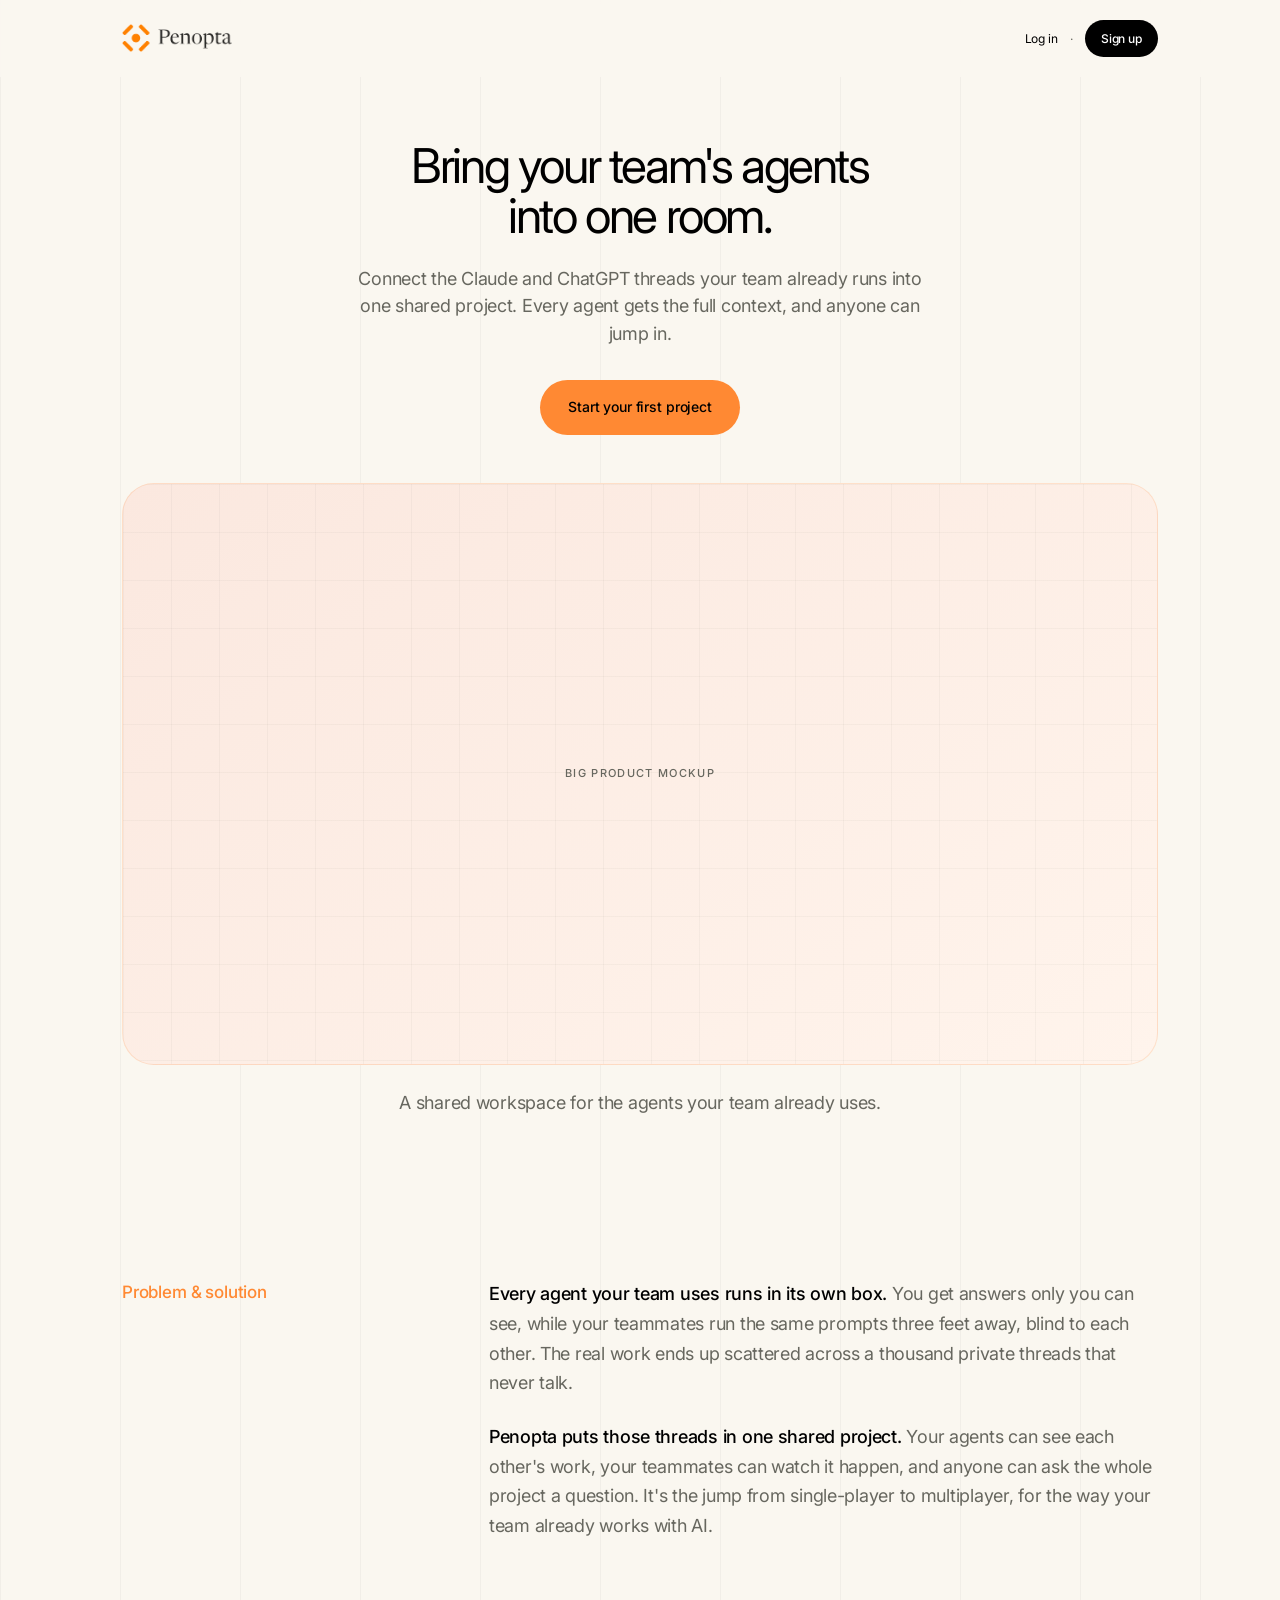
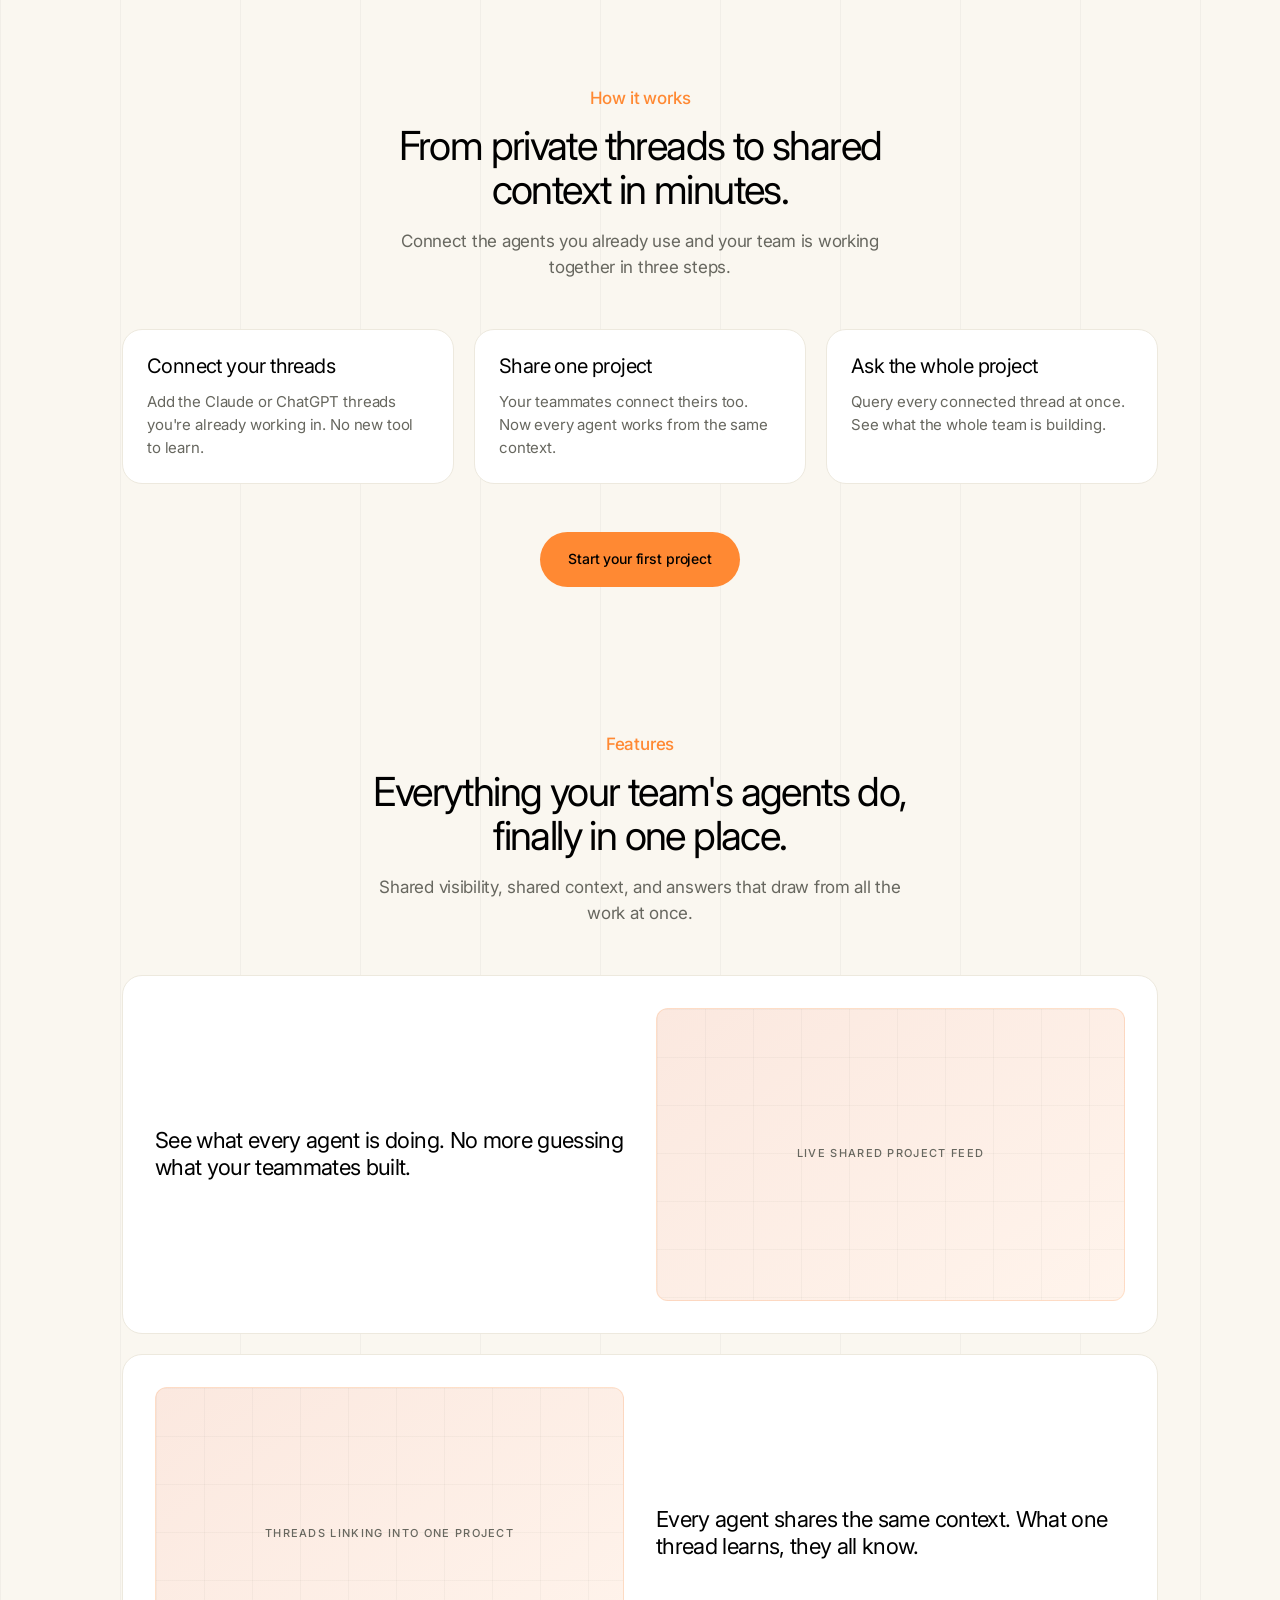
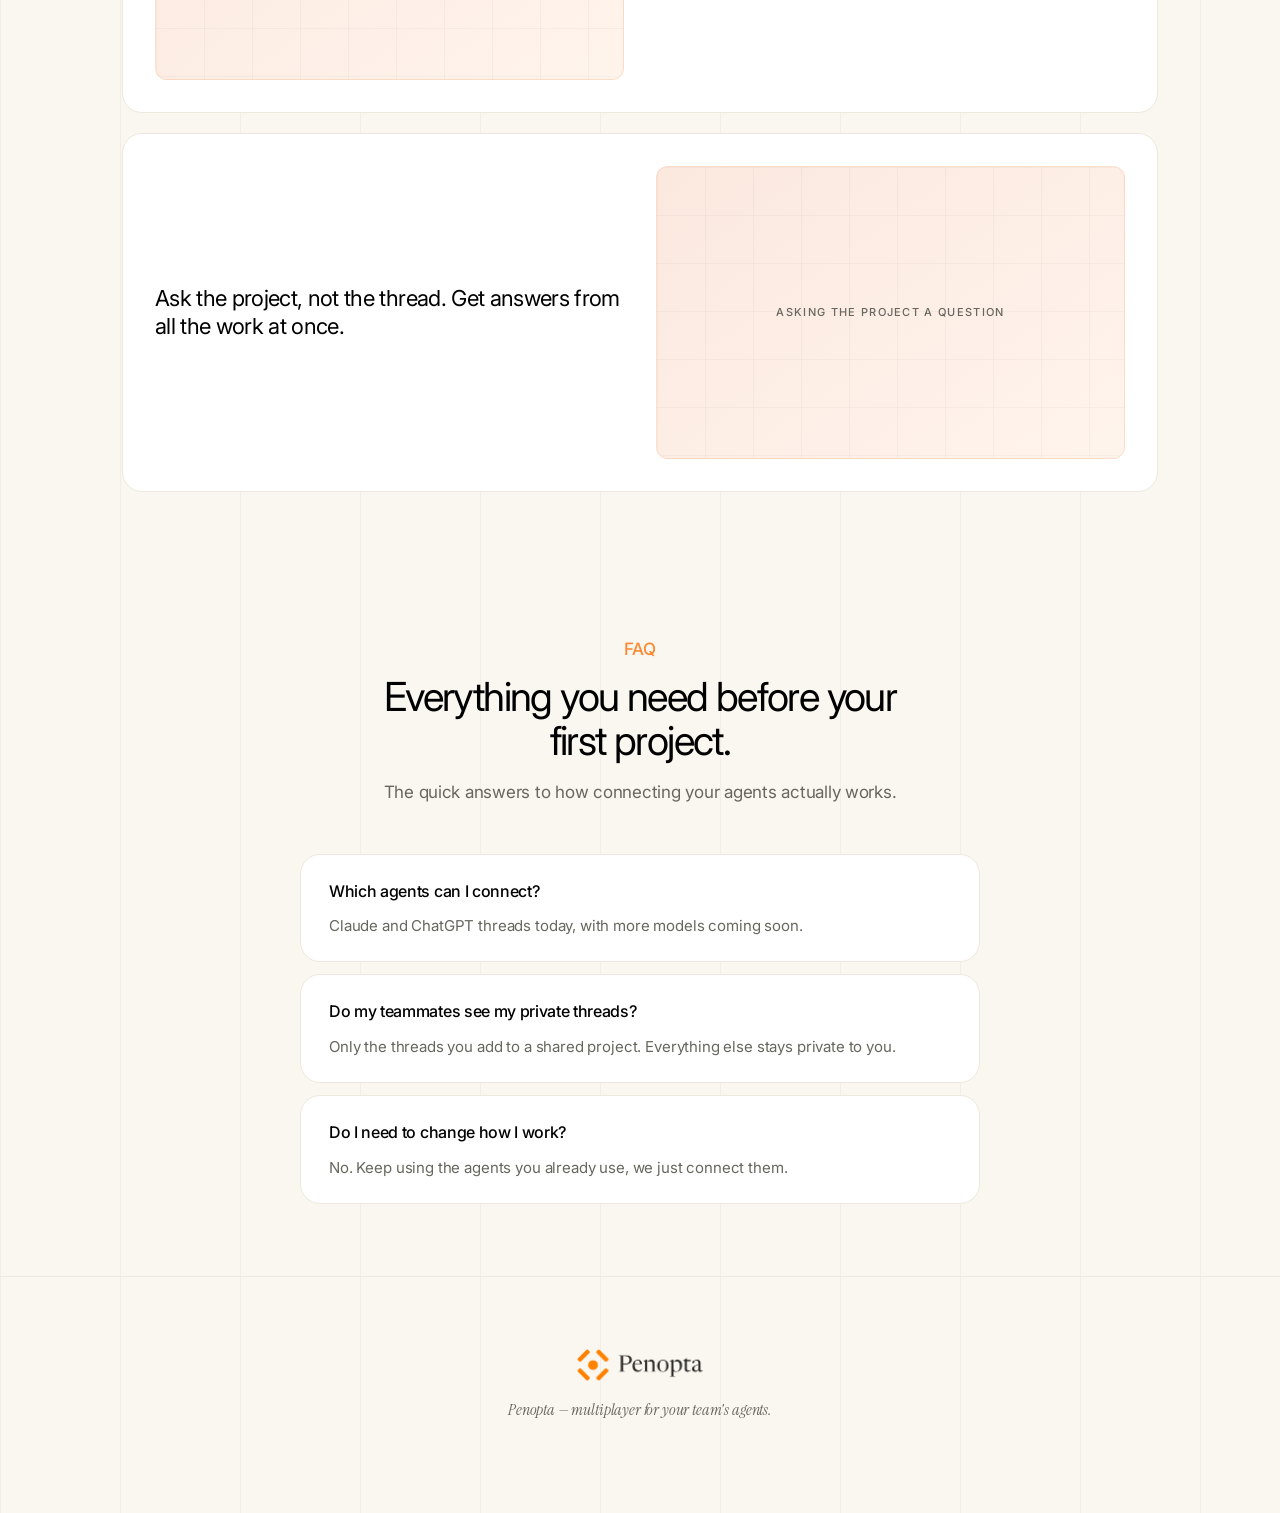
==== index.html @ f87eb66f "Add Penopta landing page and web app design system. Scaffold the marketing wireframe with Gradient L" ====
<!DOCTYPE html>
<html lang="en">
<head>
  <meta charset="UTF-8">
  <meta name="viewport" content="width=device-width, initial-scale=1.0">
  <title>Penopta</title>
  <link rel="preconnect" href="https://fonts.googleapis.com">
  <link rel="preconnect" href="https://fonts.gstatic.com" crossorigin>
  <link href="https://fonts.googleapis.com/css2?family=Instrument+Serif:ital@0;1&family=Inter:wght@400;500;600&display=swap" rel="stylesheet">
  <link rel="stylesheet" href="styles.css">
</head>
<body>

  <!-- 1. Navigation -->
  <header class="nav">
    <div class="container nav__inner">
      <a href="#" class="logo" aria-label="Penopta home">
        <img src="assets/logo.png" alt="Penopta" class="logo__img">
      </a>
      <nav class="nav__links">
        <a href="#" class="nav__link">Log in</a>
        <span class="nav__sep">·</span>
        <a href="#" class="nav__link nav__link--cta">Sign up</a>
      </nav>
    </div>
  </header>

  <main>

    <!-- 2. Hero -->
    <section class="hero">
      <div class="container hero__inner">
        <div class="hero__copy">
          <h1 class="hero__headline">Bring your team's agents into one room.</h1>
          <p class="hero__description">
            Connect the Claude and ChatGPT threads your team already runs into one shared project.
            Every agent gets the full context, and anyone can jump in.
          </p>
          <a href="#" class="btn">Start your first project</a>
        </div>
        <div class="wireframe-box wireframe-box--hero" aria-label="Big product mockup">
          <span class="wireframe-label">Big product mockup</span>
        </div>
        <p class="hero__caption">
          A shared workspace for the agents your team already uses.
        </p>
      </div>
    </section>

    <!-- 3. Problem / Solution -->
    <section class="problem-solution">
      <div class="container problem-solution__inner">
        <p class="problem-solution__label">Problem &amp; solution</p>
        <div class="problem-solution__content">
          <p class="problem-solution__paragraph">
            <strong>Every agent your team uses runs in its own box.</strong>
            You get answers only you can see, while your teammates run the same prompts three feet away,
            blind to each other. The real work ends up scattered across a thousand private threads that never talk.
          </p>
          <p class="problem-solution__paragraph">
            <strong>Penopta puts those threads in one shared project.</strong>
            Your agents can see each other's work, your teammates can watch it happen,
            and anyone can ask the whole project a question. It's the jump from single-player to multiplayer,
            for the way your team already works with AI.
          </p>
        </div>
      </div>
    </section>

    <!-- 4. How It Works -->
    <section class="how-it-works">
      <div class="container">
        <div class="section-header section-header--center">
          <span class="chip">How it works</span>
          <h2>From private threads to shared context in minutes.</h2>
          <p class="section-header__description">
            Connect the agents you already use and your team is working together in three steps.
          </p>
        </div>

        <div class="card-grid card-grid--3">
          <article class="card card--vertical">
            <div class="wireframe-box wireframe-box--card" aria-hidden="true">
              <span class="wireframe-label">Illustration</span>
            </div>
            <h3>Connect your threads</h3>
            <p>Add the Claude or ChatGPT threads you're already working in. No new tool to learn.</p>
          </article>
          <article class="card card--vertical">
            <div class="wireframe-box wireframe-box--card" aria-hidden="true">
              <span class="wireframe-label">Illustration</span>
            </div>
            <h3>Share one project</h3>
            <p>Your teammates connect theirs too. Now every agent works from the same context.</p>
          </article>
          <article class="card card--vertical">
            <div class="wireframe-box wireframe-box--card" aria-hidden="true">
              <span class="wireframe-label">Illustration</span>
            </div>
            <h3>Ask the whole project</h3>
            <p>Query every connected thread at once. See what the whole team is building.</p>
          </article>
        </div>

        <div class="section-cta">
          <a href="#" class="btn">Start your first project</a>
        </div>
      </div>
    </section>

    <!-- 5. Features -->
    <section class="features">
      <div class="container">
        <div class="section-header section-header--center">
          <span class="chip">Features</span>
          <h2>Everything your team's agents do, finally in one place.</h2>
          <p class="section-header__description">
            Shared visibility, shared context, and answers that draw from all the work at once.
          </p>
        </div>

        <div class="feature-list">
          <article class="feature-row">
            <div class="feature-row__copy">
              <h3>See what every agent is doing. No more guessing what your teammates built.</h3>
            </div>
            <div class="wireframe-box wireframe-box--feature" aria-label="Live shared project feed">
              <span class="wireframe-label">Live shared project feed</span>
            </div>
          </article>

          <article class="feature-row feature-row--reverse">
            <div class="feature-row__copy">
              <h3>Every agent shares the same context. What one thread learns, they all know.</h3>
            </div>
            <div class="wireframe-box wireframe-box--feature" aria-label="Threads linking into one project">
              <span class="wireframe-label">Threads linking into one project</span>
            </div>
          </article>

          <article class="feature-row">
            <div class="feature-row__copy">
              <h3>Ask the project, not the thread. Get answers from all the work at once.</h3>
            </div>
            <div class="wireframe-box wireframe-box--feature" aria-label="Asking the project a question">
              <span class="wireframe-label">Asking the project a question</span>
            </div>
          </article>
        </div>
      </div>
    </section>

    <!-- 6. FAQ -->
    <section class="faq">
      <div class="container">
        <div class="section-header section-header--center">
          <span class="chip">FAQ</span>
          <h2>Everything you need before your first project.</h2>
          <p class="section-header__description">
            The quick answers to how connecting your agents actually works.
          </p>
        </div>

        <dl class="faq-list">
          <div class="faq-item">
            <dt>Which agents can I connect?</dt>
            <dd>Claude and ChatGPT threads today, with more models coming soon.</dd>
          </div>
          <div class="faq-item">
            <dt>Do my teammates see my private threads?</dt>
            <dd>Only the threads you add to a shared project. Everything else stays private to you.</dd>
          </div>
          <div class="faq-item">
            <dt>Do I need to change how I work?</dt>
            <dd>No. Keep using the agents you already use, we just connect them.</dd>
          </div>
        </dl>
      </div>
    </section>

  </main>

  <!-- 7. Footer -->
  <footer class="footer">
    <div class="container footer__inner">
      <a href="#" class="logo" aria-label="Penopta home">
        <img src="assets/logo.png" alt="Penopta" class="logo__img">
      </a>
      <p class="footer__tagline"><em>Penopta — multiplayer for your team's agents.</em></p>
    </div>
  </footer>

</body>
</html>
---- styles.css ----
/* Gradient Labs–inspired design system */

*,
*::before,
*::after {
  box-sizing: border-box;
}

:root {
  /* Gradient Labs palette */
  --white: #ffffff;
  --cream: #faf7f0;
  --cream-light: #fdfbf7;
  --border: #ede9de;
  --muted: #67675f;
  --charcoal: #383835;
  --black: #000000;
  --orange: #ff8933;
  --orange-light: #ffa666;
  --orange-tint: #fbe8df;
  --blue-tint: #dee9fa;

  /* Typography */
  --font-sans: "Inter", system-ui, -apple-system, sans-serif;
  --font-serif: "Instrument Serif", Georgia, "Times New Roman", serif;

  /* Radii */
  --radius-sm: 12px;
  --radius-md: 20px;
  --radius-lg: 32px;
  --radius-pill: 100px;

  /* Layout */
  --container: 1100px;
  --section-y: clamp(3rem, 6vw, 4.5rem);
}

html {
  font-size: 16px;
  scroll-behavior: smooth;
  -webkit-font-smoothing: antialiased;
}

body {
  margin: 0;
  font-family: var(--font-sans);
  font-size: 1rem;
  font-weight: 400;
  color: var(--black);
  background: var(--cream);
  line-height: 1.6;
  background-image:
    linear-gradient(to right, rgba(103, 103, 95, 0.06) 1px, transparent 1px);
  background-size: 120px 100%;
}

.container {
  width: 100%;
  max-width: var(--container);
  margin: 0 auto;
  padding: 0 clamp(1.25rem, 4vw, 2rem);
}

/* Navigation */

.nav {
  padding: 1.25rem 0;
  position: sticky;
  top: 0;
  background: rgba(250, 247, 240, 0.92);
  backdrop-filter: blur(12px);
  z-index: 10;
}

.nav__inner {
  display: flex;
  align-items: center;
  justify-content: space-between;
}

.logo {
  display: inline-flex;
  align-items: center;
  text-decoration: none;
  flex-shrink: 0;
}

.logo__img {
  display: block;
  height: 1.75rem;
  width: auto;
}

.footer .logo__img {
  height: 2rem;
}

.nav__links {
  display: flex;
  align-items: center;
  gap: 0.75rem;
  font-size: 0.75rem;
}

.nav__link {
  color: var(--black);
  text-decoration: none;
  letter-spacing: -0.01em;
}

.nav__link--cta {
  background: var(--black);
  color: var(--white);
  border: none;
  border-radius: var(--radius-pill);
  padding: 0.55rem 1rem;
  font-weight: 500;
}

.nav__sep {
  color: var(--muted);
}

/* Buttons */

.btn {
  display: inline-block;
  border: none;
  background: var(--orange);
  color: var(--black);
  border-radius: var(--radius-pill);
  padding: 1rem 1.75rem;
  font-family: var(--font-sans);
  font-size: 0.875rem;
  font-weight: 500;
  letter-spacing: -0.01em;
  text-decoration: none;
  cursor: pointer;
  transition: background 0.2s ease;
}

.btn:hover {
  background: var(--orange-light);
}

/* Wireframe placeholders */

.wireframe-box {
  border: 1px solid rgba(255, 137, 51, 0.18);
  background: linear-gradient(145deg, var(--orange-tint) 0%, #fff4ec 100%);
  border-radius: var(--radius-lg);
  display: flex;
  align-items: center;
  justify-content: center;
  position: relative;
  overflow: hidden;
}

.wireframe-box::before {
  content: "";
  position: absolute;
  inset: 0;
  background-image:
    linear-gradient(to right, rgba(103, 103, 95, 0.05) 1px, transparent 1px),
    linear-gradient(to bottom, rgba(103, 103, 95, 0.05) 1px, transparent 1px);
  background-size: 48px 48px;
  pointer-events: none;
}

.wireframe-label {
  position: relative;
  z-index: 1;
  font-size: 0.6875rem;
  font-weight: 500;
  text-transform: uppercase;
  letter-spacing: 0.12em;
  color: var(--muted);
}

.wireframe-box--hero {
  width: 100%;
  aspect-ratio: 16 / 9;
  margin-top: 3rem;
}

.wireframe-box--card {
  display: none;
  width: 100%;
  aspect-ratio: 4 / 3;
  margin-bottom: 1.5rem;
  border-radius: var(--radius-md);
  background: linear-gradient(145deg, var(--blue-tint) 0%, #eef4fd 100%);
  border-color: rgba(119, 147, 197, 0.18);
}

.wireframe-box--feature {
  width: 100%;
  min-height: 220px;
  aspect-ratio: 16 / 10;
  border-radius: var(--radius-sm);
}

/* Hero */

.hero {
  padding: clamp(2.5rem, 5vw, 4rem) 0 var(--section-y);
}

.hero__inner {
  text-align: center;
}

.hero__headline {
  font-family: var(--font-sans);
  font-size: clamp(2.25rem, 5vw, 3rem);
  font-weight: 400;
  line-height: 1.04;
  letter-spacing: -0.05em;
  margin: 0 0 1.5rem;
  max-width: 16ch;
  margin-left: auto;
  margin-right: auto;
}

.hero__description {
  font-size: clamp(1rem, 2vw, 1.125rem);
  color: var(--muted);
  line-height: 1.55;
  letter-spacing: -0.015em;
  max-width: 52ch;
  margin: 0 auto 2rem;
}

.hero__caption {
  margin-top: 1.5rem;
  font-size: clamp(1rem, 2vw, 1.125rem);
  color: var(--muted);
  line-height: 1.55;
  letter-spacing: -0.015em;
}

/* Problem / Solution */

.problem-solution {
  padding: var(--section-y) 0;
}

.problem-solution__inner {
  display: grid;
  grid-template-columns: minmax(8rem, 28%) 1fr;
  gap: clamp(2rem, 6vw, 5rem);
  align-items: start;
}

.problem-solution__label,
.chip {
  display: inline-block;
  margin: 0;
  font-family: var(--font-sans);
  font-size: 1.0625rem;
  font-weight: 500;
  font-style: normal;
  letter-spacing: -0.01em;
  color: var(--orange);
  text-transform: none;
  border: none;
  padding: 0;
  background: none;
}

.problem-solution__content {
  max-width: 42rem;
}

.problem-solution__paragraph {
  margin: 0;
  font-size: clamp(1rem, 2vw, 1.125rem);
  line-height: 1.65;
  letter-spacing: -0.015em;
  color: var(--muted);
}

.problem-solution__paragraph + .problem-solution__paragraph {
  margin-top: 1.5rem;
}

.problem-solution__paragraph strong {
  color: var(--black);
  font-weight: 500;
}

/* Section headers */

.section-header {
  margin-bottom: 3rem;
}

.section-header--center {
  text-align: center;
}

.section-header h2 {
  font-family: var(--font-sans);
  font-size: clamp(1.75rem, 3.5vw, 2.5rem);
  font-weight: 400;
  line-height: 1.1;
  letter-spacing: -0.04em;
  margin: 0.75rem 0 1rem;
  max-width: 22ch;
}

.section-header--center h2 {
  margin-left: auto;
  margin-right: auto;
}

.section-header__description {
  color: var(--muted);
  font-size: 1.0625rem;
  line-height: 1.55;
  letter-spacing: -0.015em;
  max-width: 48ch;
  margin: 0;
}

.section-header--center .section-header__description {
  margin-left: auto;
  margin-right: auto;
}

/* How It Works */

.how-it-works {
  padding: var(--section-y) 0;
}

.card-grid {
  display: grid;
  gap: 1.25rem;
}

.card-grid--3 {
  grid-template-columns: repeat(3, 1fr);
}

.card {
  border: 1px solid var(--border);
  border-radius: var(--radius-md);
  padding: 1.5rem;
  background: var(--white);
}

.card h3 {
  font-family: var(--font-sans);
  font-size: 1.25rem;
  font-weight: 400;
  line-height: 1.2;
  letter-spacing: -0.03em;
  margin: 0 0 0.75rem;
}

.card p {
  margin: 0;
  font-size: 0.9375rem;
  line-height: 1.55;
  letter-spacing: -0.01em;
  color: var(--muted);
}

.section-cta {
  text-align: center;
  margin-top: 3rem;
}

/* Features */

.features {
  padding: var(--section-y) 0;
}

.feature-list {
  display: flex;
  flex-direction: column;
  gap: 1.25rem;
}

.feature-row {
  display: grid;
  grid-template-columns: 1fr 1fr;
  gap: clamp(1.25rem, 3vw, 2rem);
  align-items: center;
  border: 1px solid var(--border);
  border-radius: var(--radius-md);
  padding: clamp(1.5rem, 4vw, 2rem);
  background: var(--white);
}

.feature-row--reverse .feature-row__copy {
  order: 2;
}

.feature-row--reverse .wireframe-box {
  order: 1;
}

.feature-row h3 {
  font-family: var(--font-sans);
  font-size: clamp(1.125rem, 2vw, 1.375rem);
  font-weight: 400;
  line-height: 1.25;
  letter-spacing: -0.03em;
  margin: 0;
}

/* FAQ */

.faq {
  padding: var(--section-y) 0;
}

.faq-list {
  max-width: 680px;
  margin: 0 auto;
  display: grid;
  gap: 0.75rem;
}

.faq-item {
  border: 1px solid var(--border);
  border-radius: var(--radius-md);
  padding: 1.5rem 1.75rem;
  background: var(--white);
}

.faq-item dt {
  font-family: var(--font-sans);
  font-weight: 500;
  font-size: 1rem;
  letter-spacing: -0.02em;
  margin-bottom: 0.625rem;
}

.faq-item dd {
  margin: 0;
  color: var(--muted);
  font-size: 0.9375rem;
  line-height: 1.55;
  letter-spacing: -0.01em;
}

/* Footer */

.footer {
  padding: var(--section-y) 0 calc(var(--section-y) * 1.25);
  border-top: 1px solid var(--border);
}

.footer__inner {
  display: flex;
  flex-direction: column;
  align-items: center;
  gap: 1rem;
  text-align: center;
}

.footer__tagline {
  margin: 0;
  font-family: var(--font-serif);
  font-style: italic;
  font-size: 1rem;
  color: var(--muted);
  letter-spacing: -0.01em;
}

/* Responsive */

@media (max-width: 768px) {
  .problem-solution__inner {
    grid-template-columns: 1fr;
    gap: 1rem;
  }

  .card-grid--3 {
    grid-template-columns: 1fr;
  }

  .feature-row,
  .feature-row--reverse {
    grid-template-columns: 1fr;
  }

  .feature-row--reverse .feature-row__copy,
  .feature-row--reverse .wireframe-box {
    order: unset;
  }
}
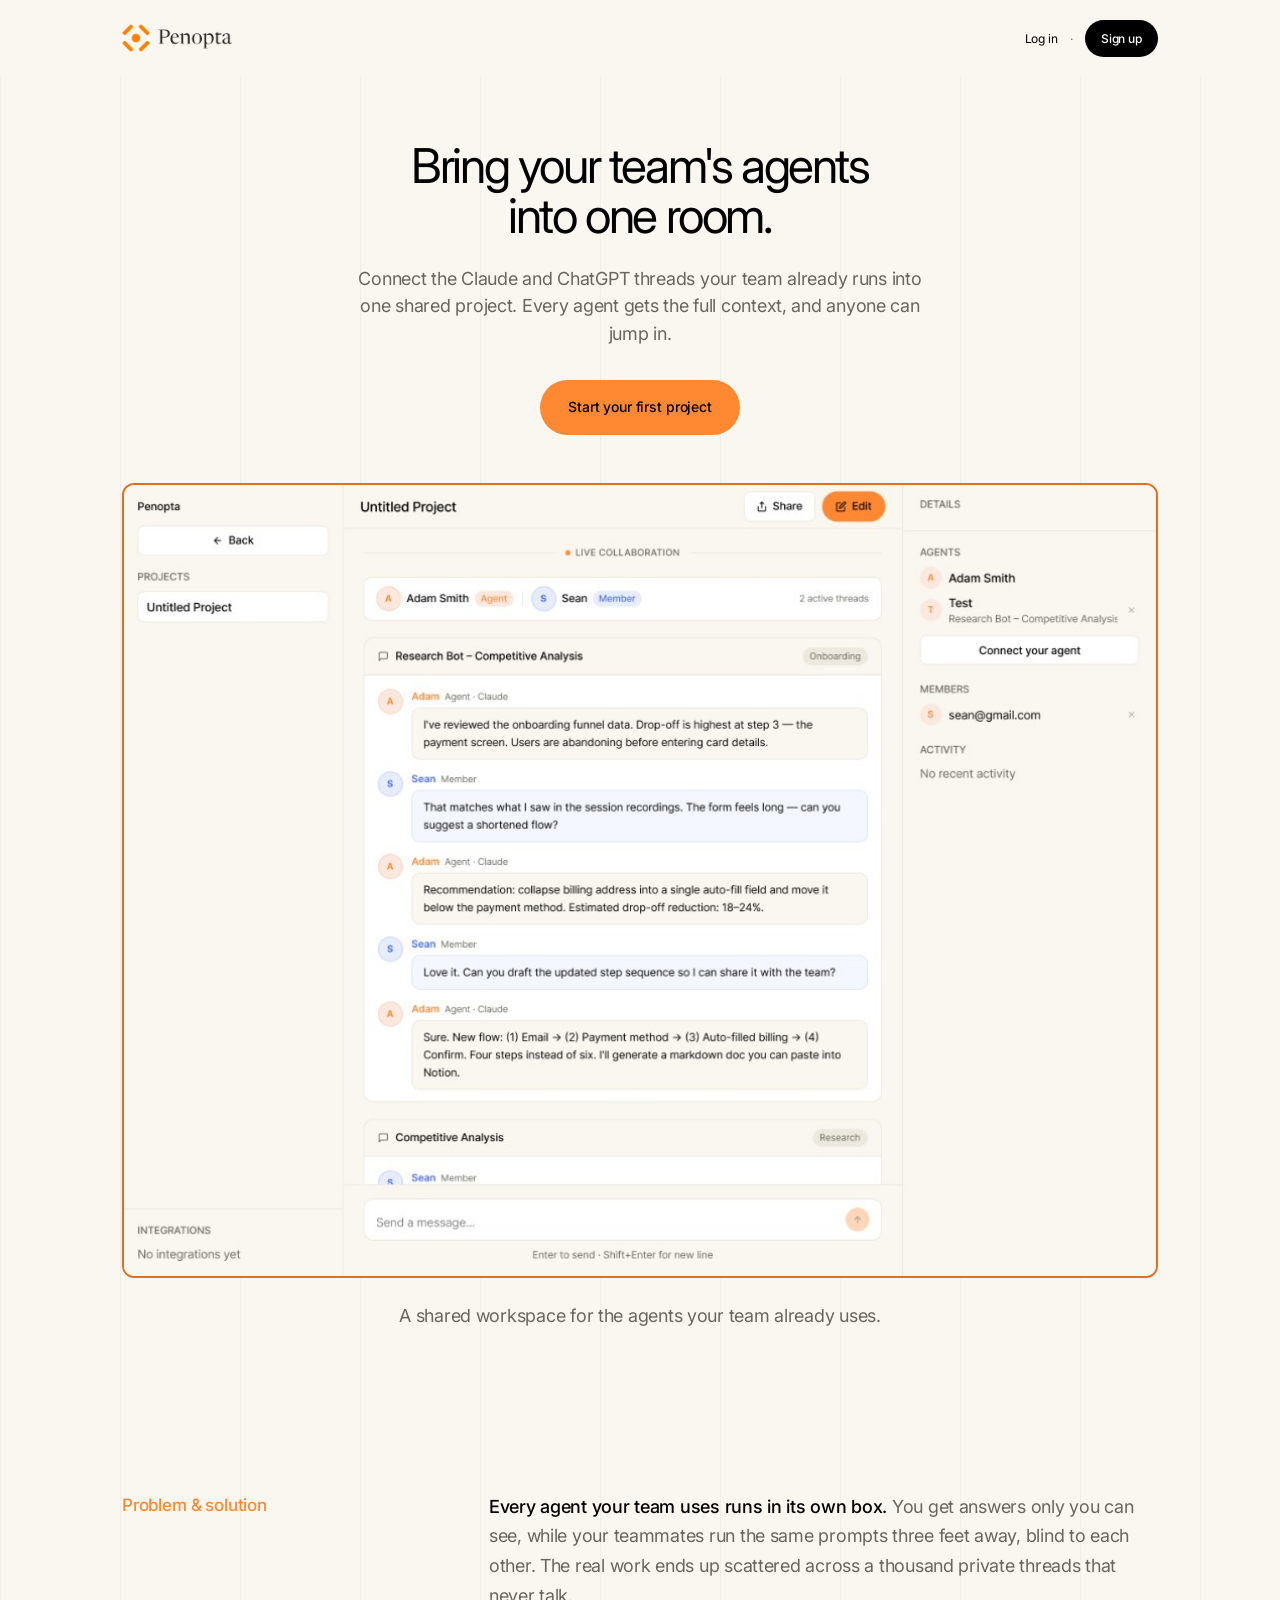
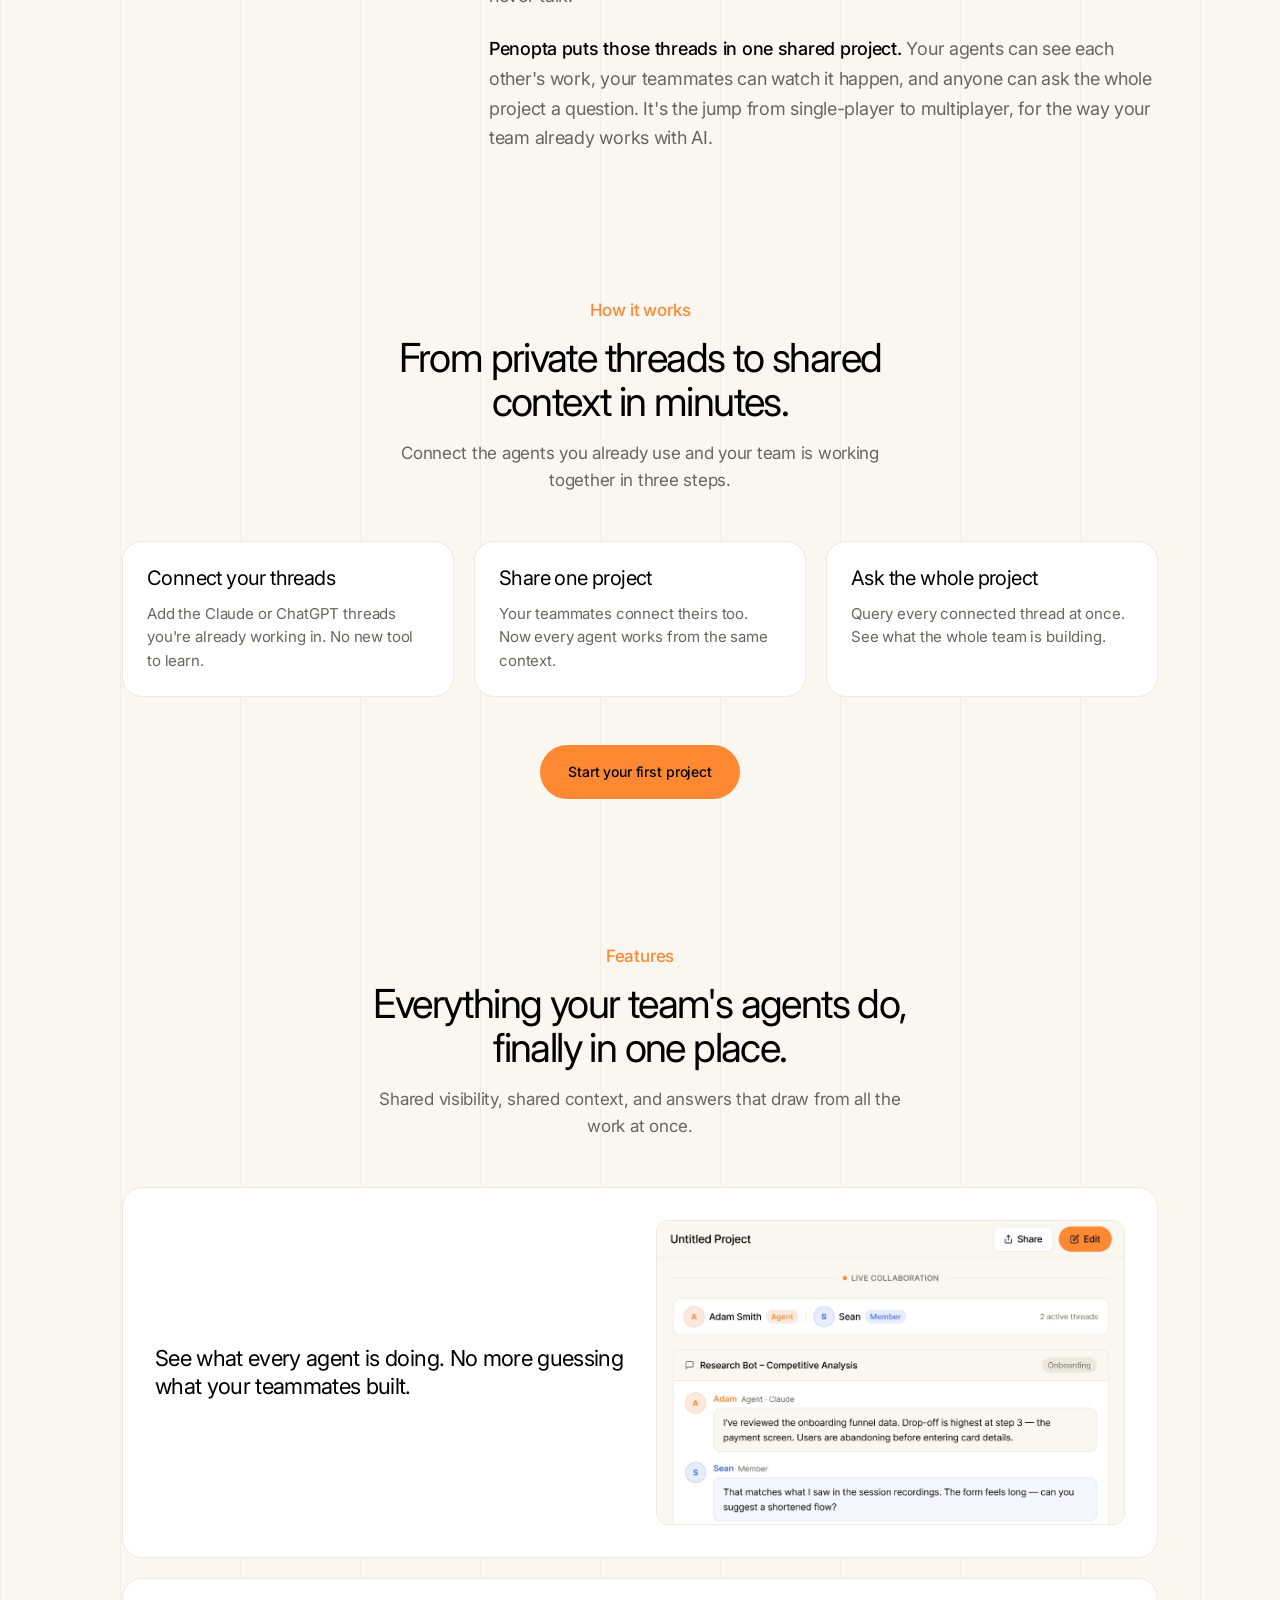
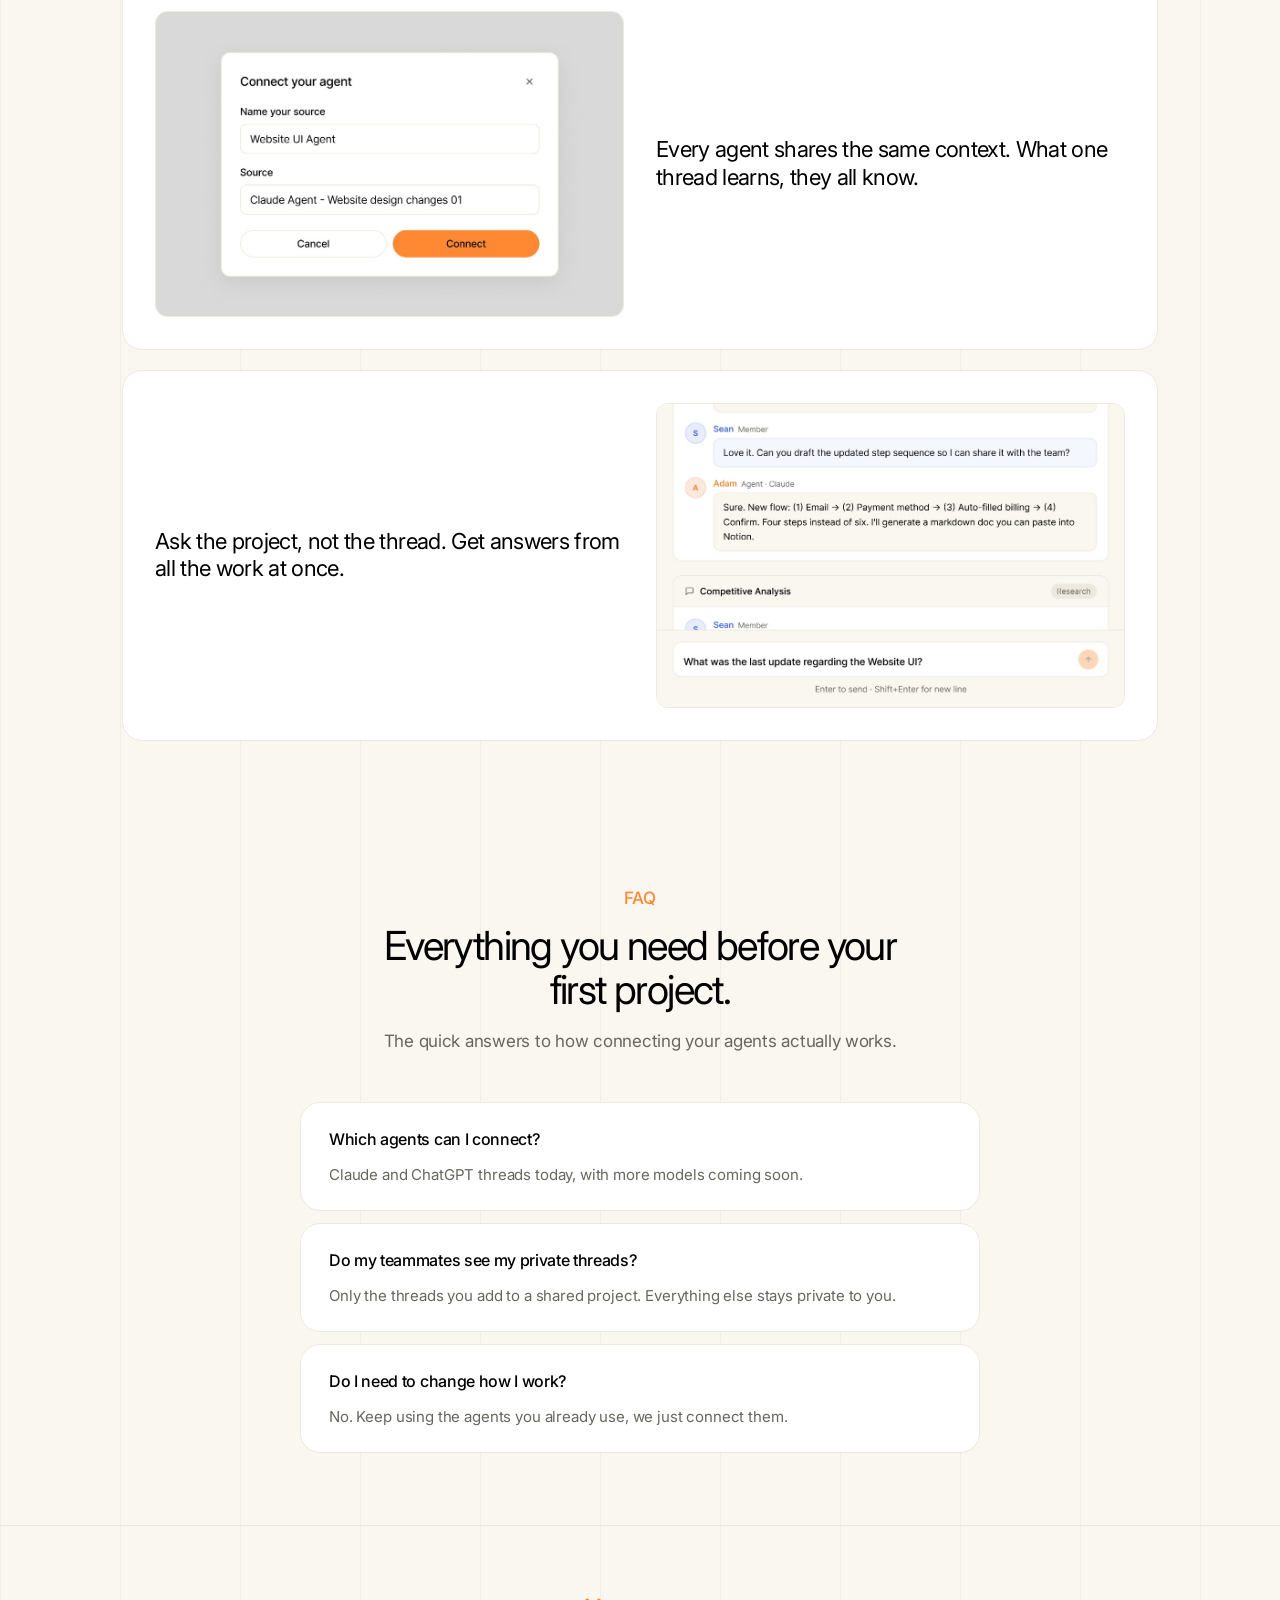
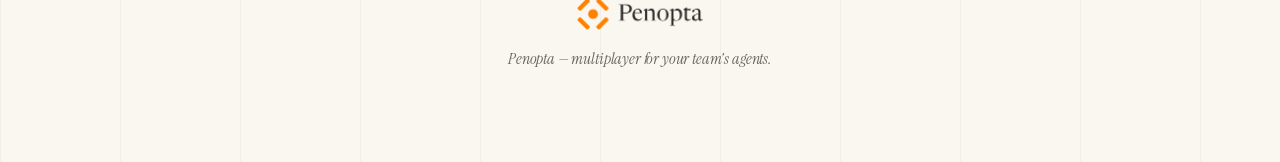
==== commit 1506020f: "Replace wireframe placeholders with product screenshots. Add hero and feature mockup assets, hide Ho" ====
--- a/index.html
+++ b/index.html
@@ -7,7 +7,7 @@
   <link rel="preconnect" href="https://fonts.googleapis.com">
   <link rel="preconnect" href="https://fonts.gstatic.com" crossorigin>
   <link href="https://fonts.googleapis.com/css2?family=Instrument+Serif:ital@0;1&family=Inter:wght@400;500;600&display=swap" rel="stylesheet">
-  <link rel="stylesheet" href="styles.css">
+  <link rel="stylesheet" href="styles.css?v=6">
 </head>
 <body>
 
@@ -38,9 +38,11 @@
           </p>
           <a href="#" class="btn">Start your first project</a>
         </div>
-        <div class="wireframe-box wireframe-box--hero" aria-label="Big product mockup">
-          <span class="wireframe-label">Big product mockup</span>
-        </div>
+        <img
+          src="assets/hero-mockup.png"
+          alt="Penopta project workspace showing live collaboration between agents and team members"
+          class="hero__mockup"
+        >
         <p class="hero__caption">
           A shared workspace for the agents your team already uses.
         </p>
@@ -80,23 +82,14 @@
 
         <div class="card-grid card-grid--3">
           <article class="card card--vertical">
-            <div class="wireframe-box wireframe-box--card" aria-hidden="true">
-              <span class="wireframe-label">Illustration</span>
-            </div>
             <h3>Connect your threads</h3>
             <p>Add the Claude or ChatGPT threads you're already working in. No new tool to learn.</p>
           </article>
           <article class="card card--vertical">
-            <div class="wireframe-box wireframe-box--card" aria-hidden="true">
-              <span class="wireframe-label">Illustration</span>
-            </div>
             <h3>Share one project</h3>
             <p>Your teammates connect theirs too. Now every agent works from the same context.</p>
           </article>
           <article class="card card--vertical">
-            <div class="wireframe-box wireframe-box--card" aria-hidden="true">
-              <span class="wireframe-label">Illustration</span>
-            </div>
             <h3>Ask the whole project</h3>
             <p>Query every connected thread at once. See what the whole team is building.</p>
           </article>
@@ -124,27 +117,33 @@
             <div class="feature-row__copy">
               <h3>See what every agent is doing. No more guessing what your teammates built.</h3>
             </div>
-            <div class="wireframe-box wireframe-box--feature" aria-label="Live shared project feed">
-              <span class="wireframe-label">Live shared project feed</span>
-            </div>
+            <img
+              src="assets/feature-live-feed.png"
+              alt="Live shared project feed showing chat between Adam Agent and Sean"
+              class="feature__mockup"
+            >
           </article>
 
           <article class="feature-row feature-row--reverse">
             <div class="feature-row__copy">
               <h3>Every agent shares the same context. What one thread learns, they all know.</h3>
             </div>
-            <div class="wireframe-box wireframe-box--feature" aria-label="Threads linking into one project">
-              <span class="wireframe-label">Threads linking into one project</span>
-            </div>
+            <img
+              src="assets/feature-connect-agent.png"
+              alt="Connect your agent modal for linking Claude and ChatGPT threads"
+              class="feature__mockup"
+            >
           </article>
 
           <article class="feature-row">
             <div class="feature-row__copy">
               <h3>Ask the project, not the thread. Get answers from all the work at once.</h3>
             </div>
-            <div class="wireframe-box wireframe-box--feature" aria-label="Asking the project a question">
-              <span class="wireframe-label">Asking the project a question</span>
-            </div>
+            <img
+              src="assets/feature-ask-project.png"
+              alt="Ask the project query input at the bottom of the workspace"
+              class="feature__mockup"
+            >
           </article>
         </div>
       </div>
--- a/styles.css
+++ b/styles.css
@@ -17,6 +17,7 @@
   --black: #000000;
   --orange: #ff8933;
   --orange-light: #ffa666;
+  --orange-dark: #e07020;
   --orange-tint: #fbe8df;
   --blue-tint: #dee9fa;
 
@@ -183,20 +184,24 @@
   margin-top: 3rem;
 }
 
+.hero__mockup {
+  display: block;
+  width: 100%;
+  height: auto;
+  margin-top: 3rem;
+  border: 2px solid var(--orange-dark);
+  border-radius: var(--radius-sm);
+}
+
 .wireframe-box--card {
-  display: none;
+  display: none !important;
+}
+
+.feature__mockup {
+  display: block;
   width: 100%;
-  aspect-ratio: 4 / 3;
-  margin-bottom: 1.5rem;
-  border-radius: var(--radius-md);
-  background: linear-gradient(145deg, var(--blue-tint) 0%, #eef4fd 100%);
-  border-color: rgba(119, 147, 197, 0.18);
-}
-
-.wireframe-box--feature {
-  width: 100%;
-  min-height: 220px;
-  aspect-ratio: 16 / 10;
+  height: auto;
+  border: 1px solid var(--border);
   border-radius: var(--radius-sm);
 }
 
@@ -399,7 +404,7 @@
   order: 2;
 }
 
-.feature-row--reverse .wireframe-box {
+.feature-row--reverse .feature__mockup {
   order: 1;
 }
 
@@ -490,7 +495,7 @@
   }
 
   .feature-row--reverse .feature-row__copy,
-  .feature-row--reverse .wireframe-box {
+  .feature-row--reverse .feature__mockup {
     order: unset;
   }
 }
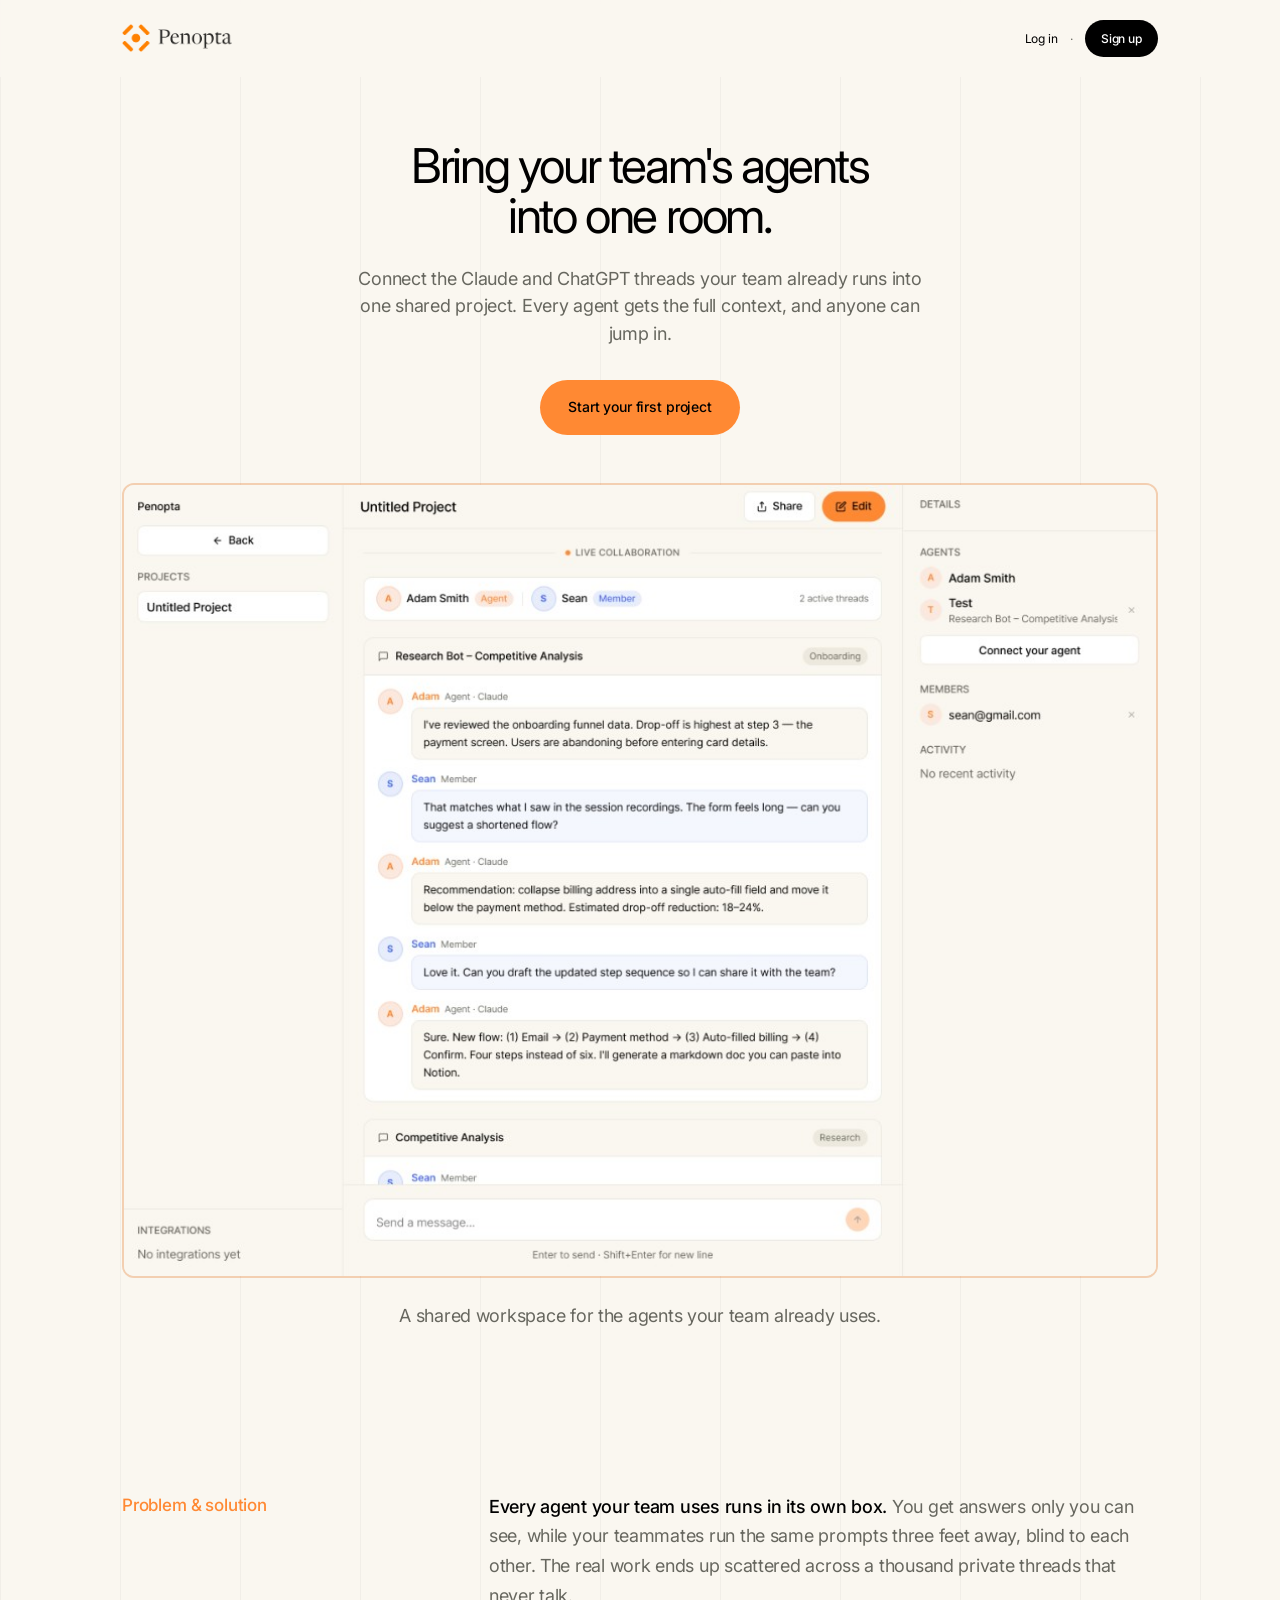
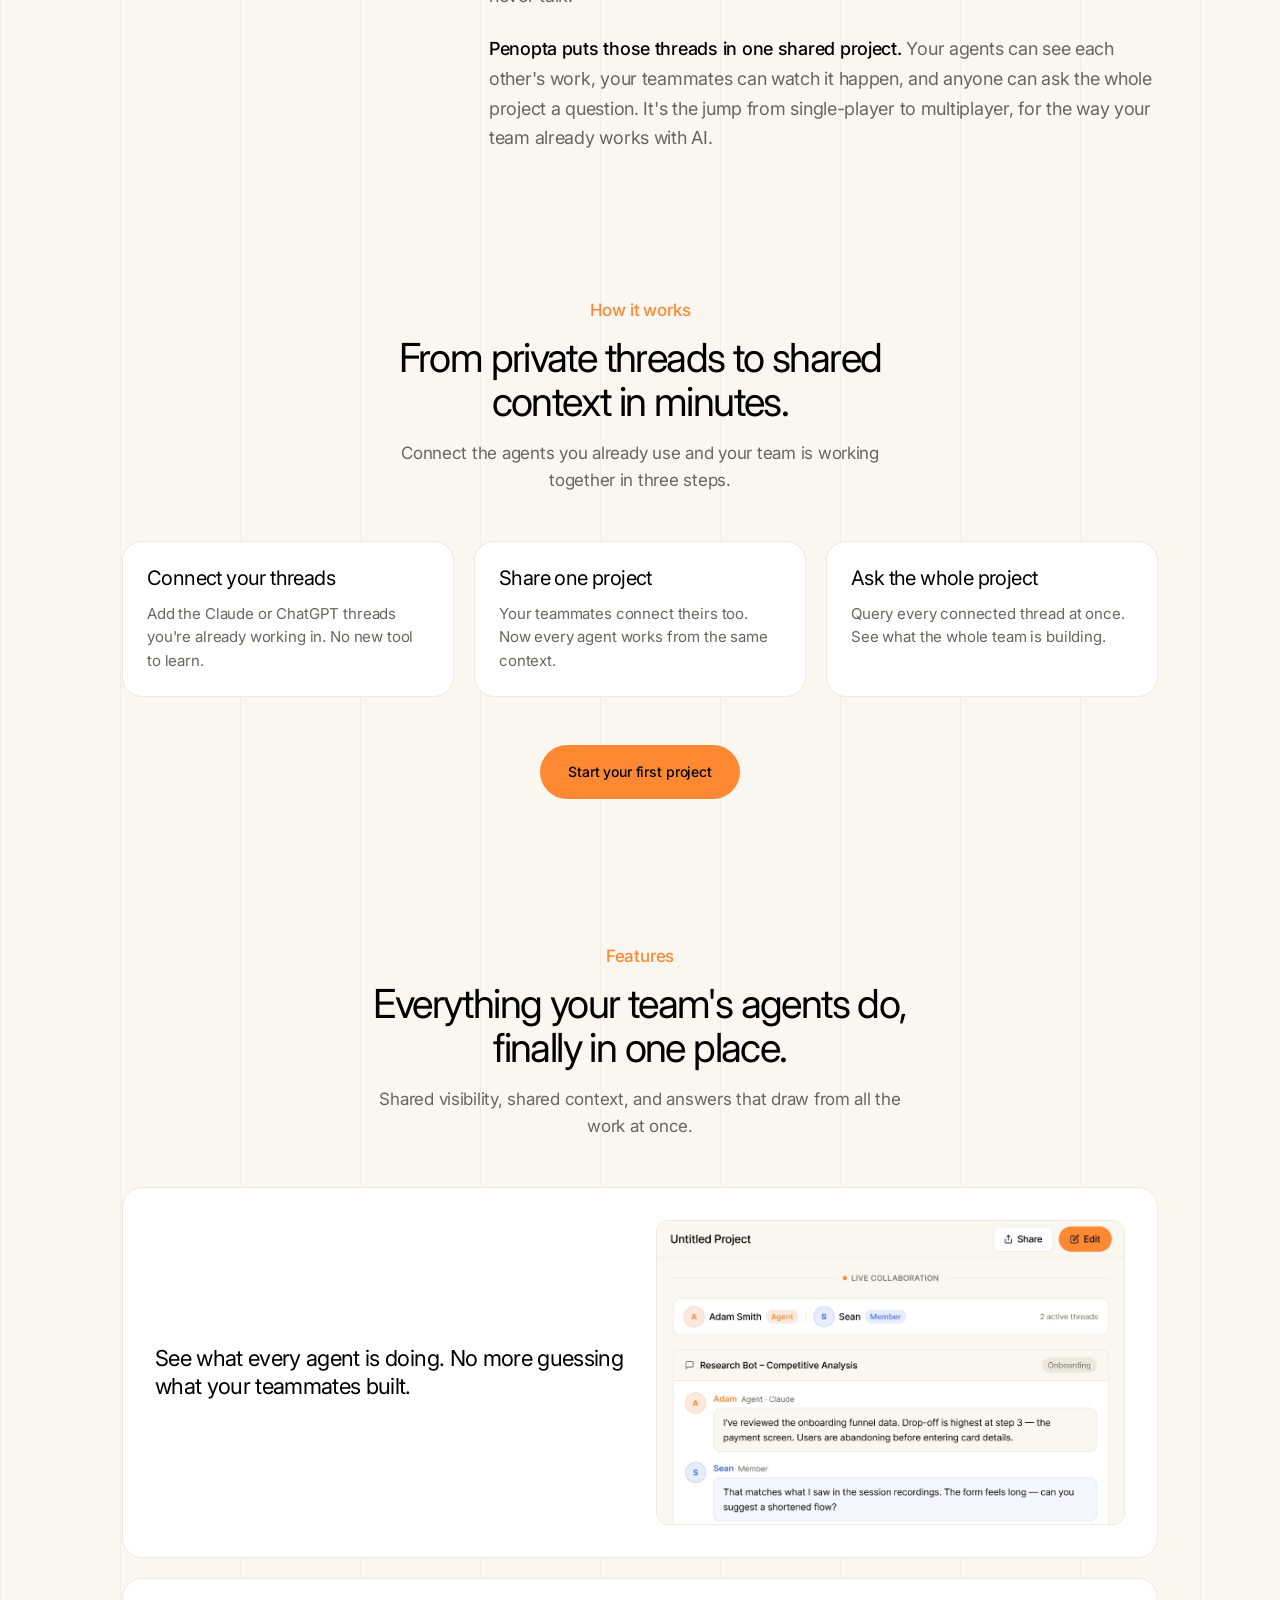
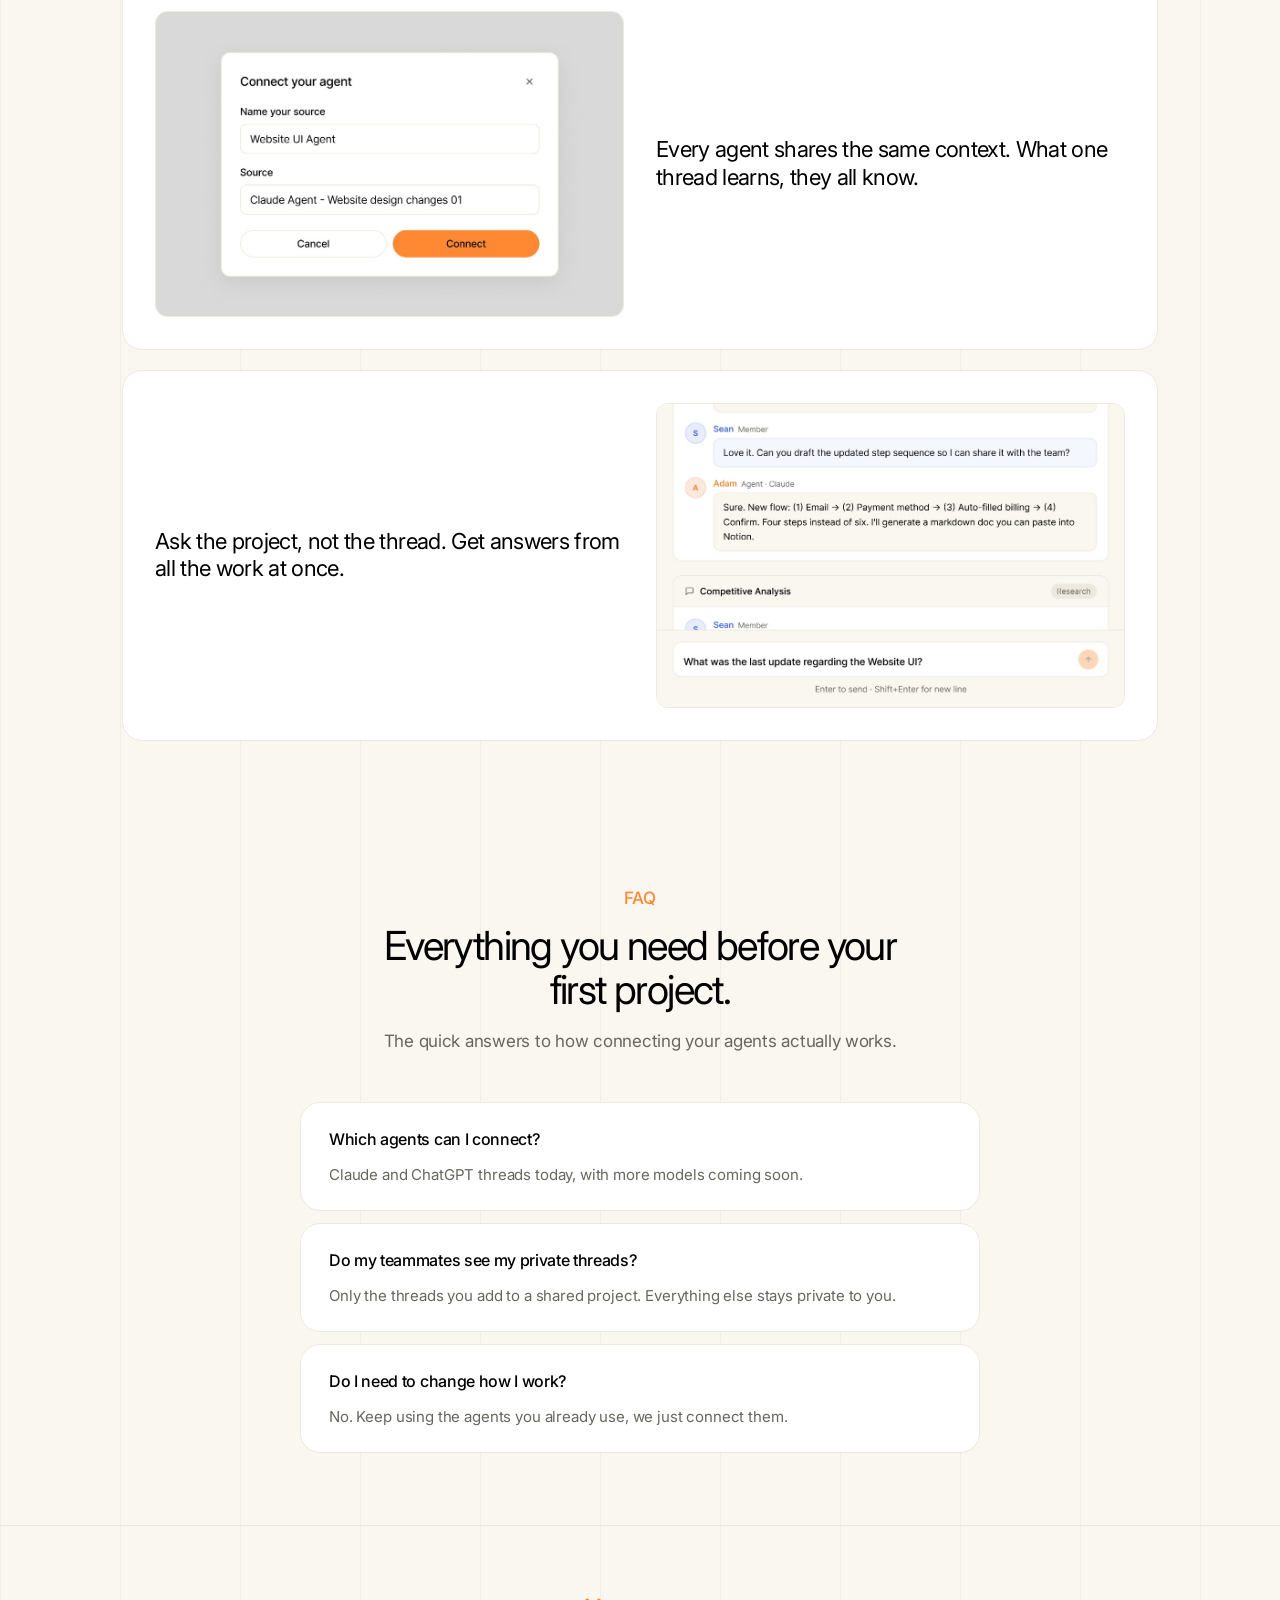
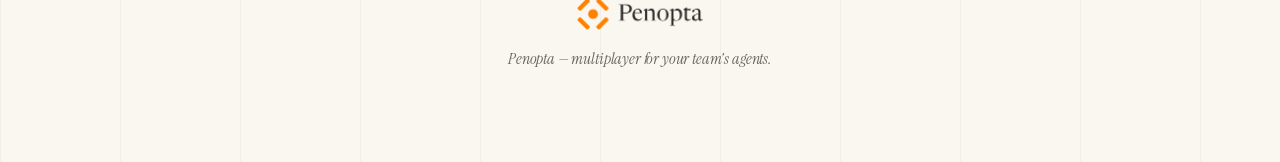
==== commit 87192976: "Soften hero mockup border to 30% opacity. Makes the orange frame subtler around the main product scr" ====
--- a/index.html
+++ b/index.html
@@ -7,7 +7,7 @@
   <link rel="preconnect" href="https://fonts.googleapis.com">
   <link rel="preconnect" href="https://fonts.gstatic.com" crossorigin>
   <link href="https://fonts.googleapis.com/css2?family=Instrument+Serif:ital@0;1&family=Inter:wght@400;500;600&display=swap" rel="stylesheet">
-  <link rel="stylesheet" href="styles.css?v=6">
+  <link rel="stylesheet" href="styles.css?v=7">
 </head>
 <body>
 
--- a/styles.css
+++ b/styles.css
@@ -189,7 +189,7 @@
   width: 100%;
   height: auto;
   margin-top: 3rem;
-  border: 2px solid var(--orange-dark);
+  border: 2px solid color-mix(in srgb, var(--orange-dark) 30%, transparent);
   border-radius: var(--radius-sm);
 }
 
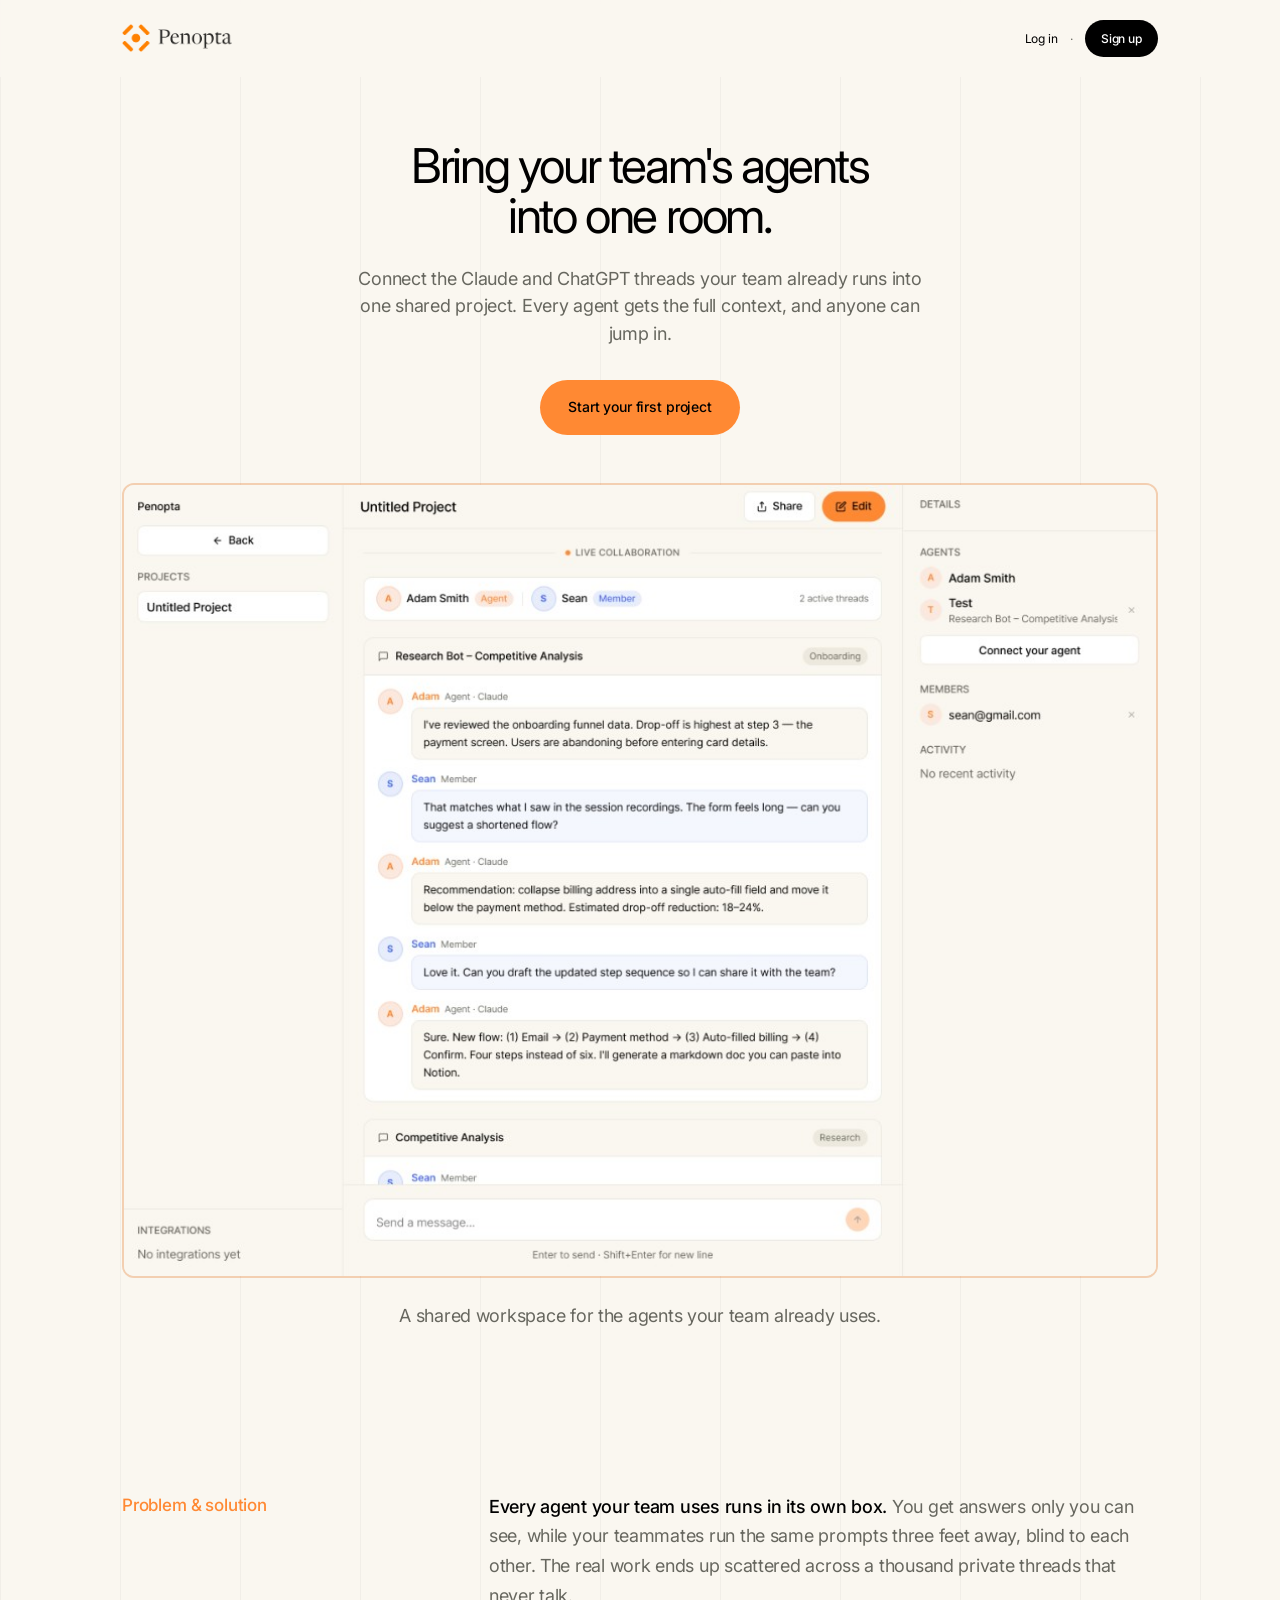
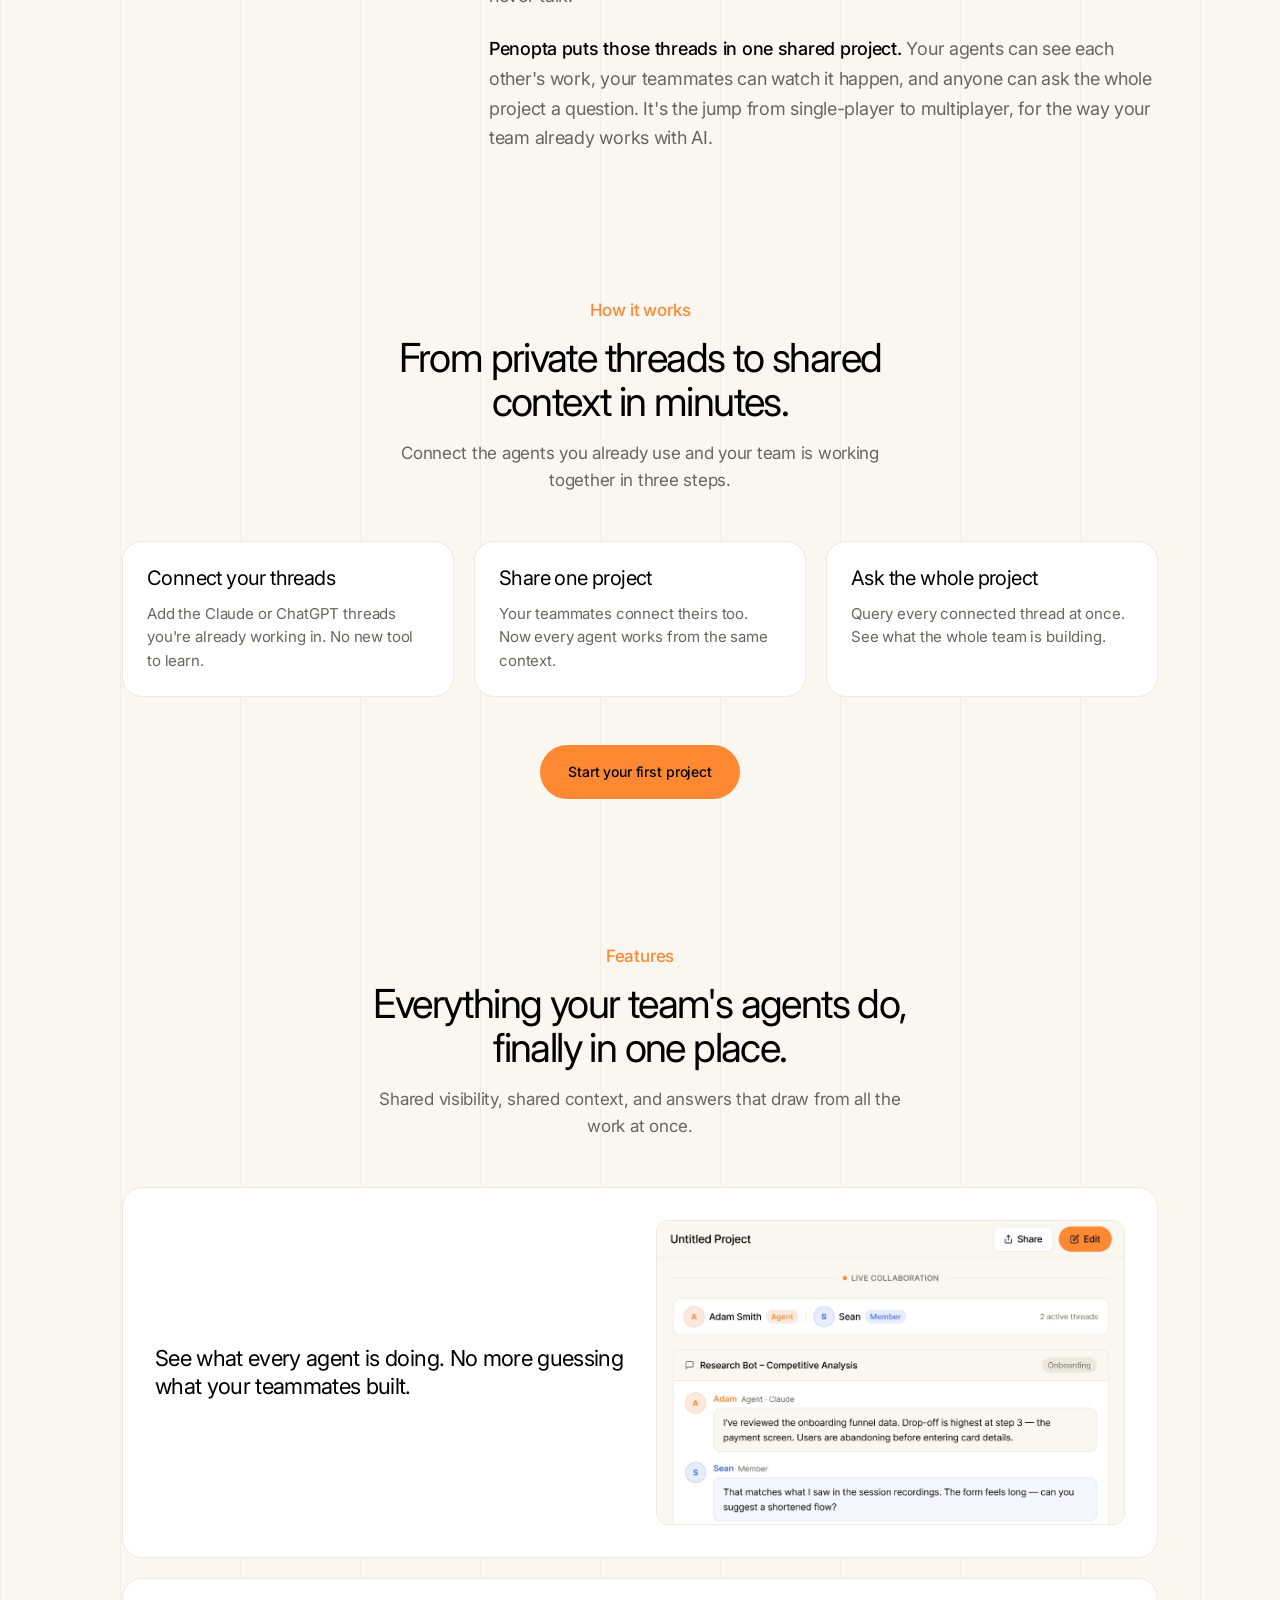
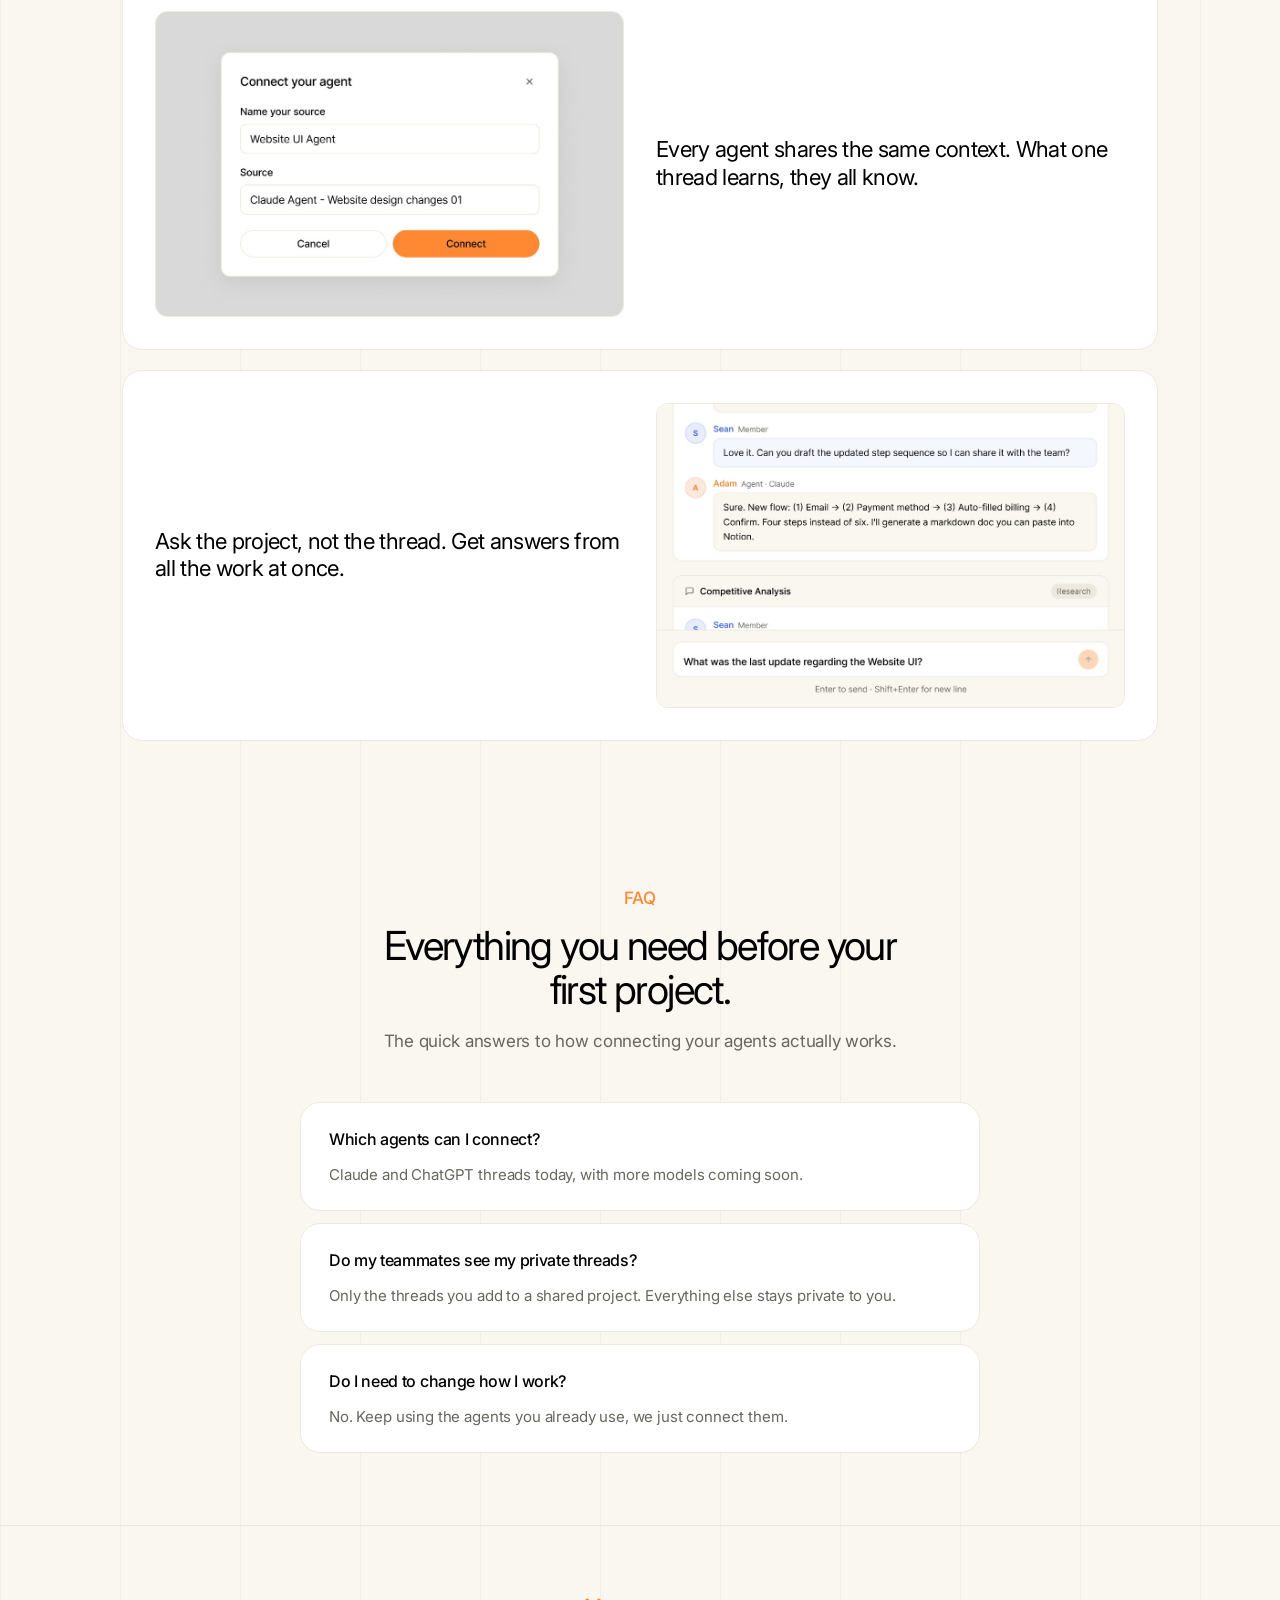
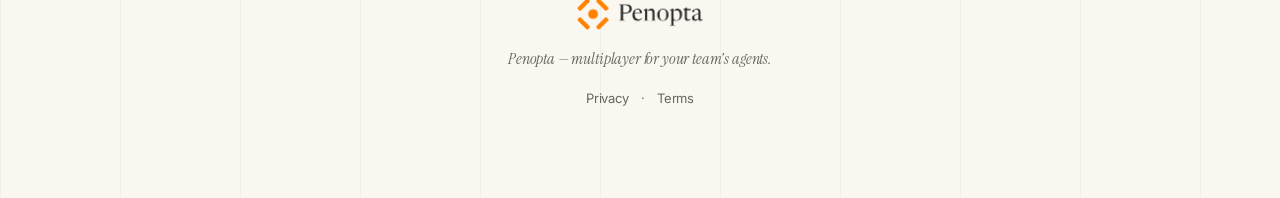
==== commit 23d159e8: "Update navigation and footer links; add legal page styles. Changed navigation links to point directl" ====
--- a/index.html
+++ b/index.html
@@ -7,20 +7,20 @@
   <link rel="preconnect" href="https://fonts.googleapis.com">
   <link rel="preconnect" href="https://fonts.gstatic.com" crossorigin>
   <link href="https://fonts.googleapis.com/css2?family=Instrument+Serif:ital@0;1&family=Inter:wght@400;500;600&display=swap" rel="stylesheet">
-  <link rel="stylesheet" href="styles.css?v=7">
+  <link rel="stylesheet" href="styles.css?v=8">
 </head>
 <body>
 
   <!-- 1. Navigation -->
   <header class="nav">
     <div class="container nav__inner">
-      <a href="#" class="logo" aria-label="Penopta home">
+      <a href="/" class="logo" aria-label="Penopta home">
         <img src="assets/logo.png" alt="Penopta" class="logo__img">
       </a>
       <nav class="nav__links">
-        <a href="#" class="nav__link">Log in</a>
+        <a href="https://app.penopta.com" class="nav__link">Log in</a>
         <span class="nav__sep">·</span>
-        <a href="#" class="nav__link nav__link--cta">Sign up</a>
+        <a href="https://app.penopta.com" class="nav__link nav__link--cta">Sign up</a>
       </nav>
     </div>
   </header>
@@ -36,7 +36,7 @@
             Connect the Claude and ChatGPT threads your team already runs into one shared project.
             Every agent gets the full context, and anyone can jump in.
           </p>
-          <a href="#" class="btn">Start your first project</a>
+          <a href="https://app.penopta.com" class="btn">Start your first project</a>
         </div>
         <img
           src="assets/hero-mockup.png"
@@ -96,7 +96,7 @@
         </div>
 
         <div class="section-cta">
-          <a href="#" class="btn">Start your first project</a>
+          <a href="https://app.penopta.com" class="btn">Start your first project</a>
         </div>
       </div>
     </section>
@@ -182,10 +182,15 @@
   <!-- 7. Footer -->
   <footer class="footer">
     <div class="container footer__inner">
-      <a href="#" class="logo" aria-label="Penopta home">
+      <a href="/" class="logo" aria-label="Penopta home">
         <img src="assets/logo.png" alt="Penopta" class="logo__img">
       </a>
       <p class="footer__tagline"><em>Penopta — multiplayer for your team's agents.</em></p>
+      <nav class="footer__links" aria-label="Legal">
+        <a href="/privacy">Privacy</a>
+        <span class="nav__sep">·</span>
+        <a href="/terms">Terms</a>
+      </nav>
     </div>
   </footer>
 
--- a/styles.css
+++ b/styles.css
@@ -477,6 +477,100 @@
   letter-spacing: -0.01em;
 }
 
+.footer__links {
+  display: flex;
+  align-items: center;
+  gap: 0.75rem;
+  font-size: 0.8125rem;
+}
+
+.footer__links a {
+  color: var(--muted);
+  text-decoration: none;
+  letter-spacing: -0.01em;
+}
+
+.footer__links a:hover {
+  color: var(--black);
+}
+
+/* Legal pages */
+
+.legal {
+  padding: clamp(2.5rem, 5vw, 4rem) 0 calc(var(--section-y) * 1.1);
+}
+
+.legal__inner {
+  max-width: 720px;
+}
+
+.legal__eyebrow {
+  margin: 0 0 0.75rem;
+  font-size: 0.8125rem;
+  font-weight: 500;
+  letter-spacing: -0.01em;
+  color: var(--orange);
+}
+
+.legal__title {
+  margin: 0;
+  font-family: var(--font-sans);
+  font-size: clamp(1.75rem, 3vw, 2.25rem);
+  font-weight: 500;
+  letter-spacing: -0.03em;
+  line-height: 1.15;
+}
+
+.legal__meta {
+  margin: 0.75rem 0 0;
+  color: var(--muted);
+  font-size: 0.875rem;
+}
+
+.legal__body {
+  margin-top: 2.25rem;
+}
+
+.legal__body h2 {
+  margin: 2.25rem 0 0.75rem;
+  font-size: 1.125rem;
+  font-weight: 500;
+  letter-spacing: -0.02em;
+}
+
+.legal__body h3 {
+  margin: 1.5rem 0 0.5rem;
+  font-size: 1rem;
+  font-weight: 500;
+  letter-spacing: -0.015em;
+}
+
+.legal__body p,
+.legal__body li {
+  color: var(--charcoal);
+  font-size: 0.9375rem;
+  line-height: 1.65;
+  letter-spacing: -0.01em;
+}
+
+.legal__body p {
+  margin: 0 0 1rem;
+}
+
+.legal__body ul {
+  margin: 0 0 1rem;
+  padding-left: 1.25rem;
+}
+
+.legal__body li {
+  margin-bottom: 0.4rem;
+}
+
+.legal__body a {
+  color: var(--black);
+  text-underline-offset: 2px;
+}
+
 /* Responsive */
 
 @media (max-width: 768px) {
